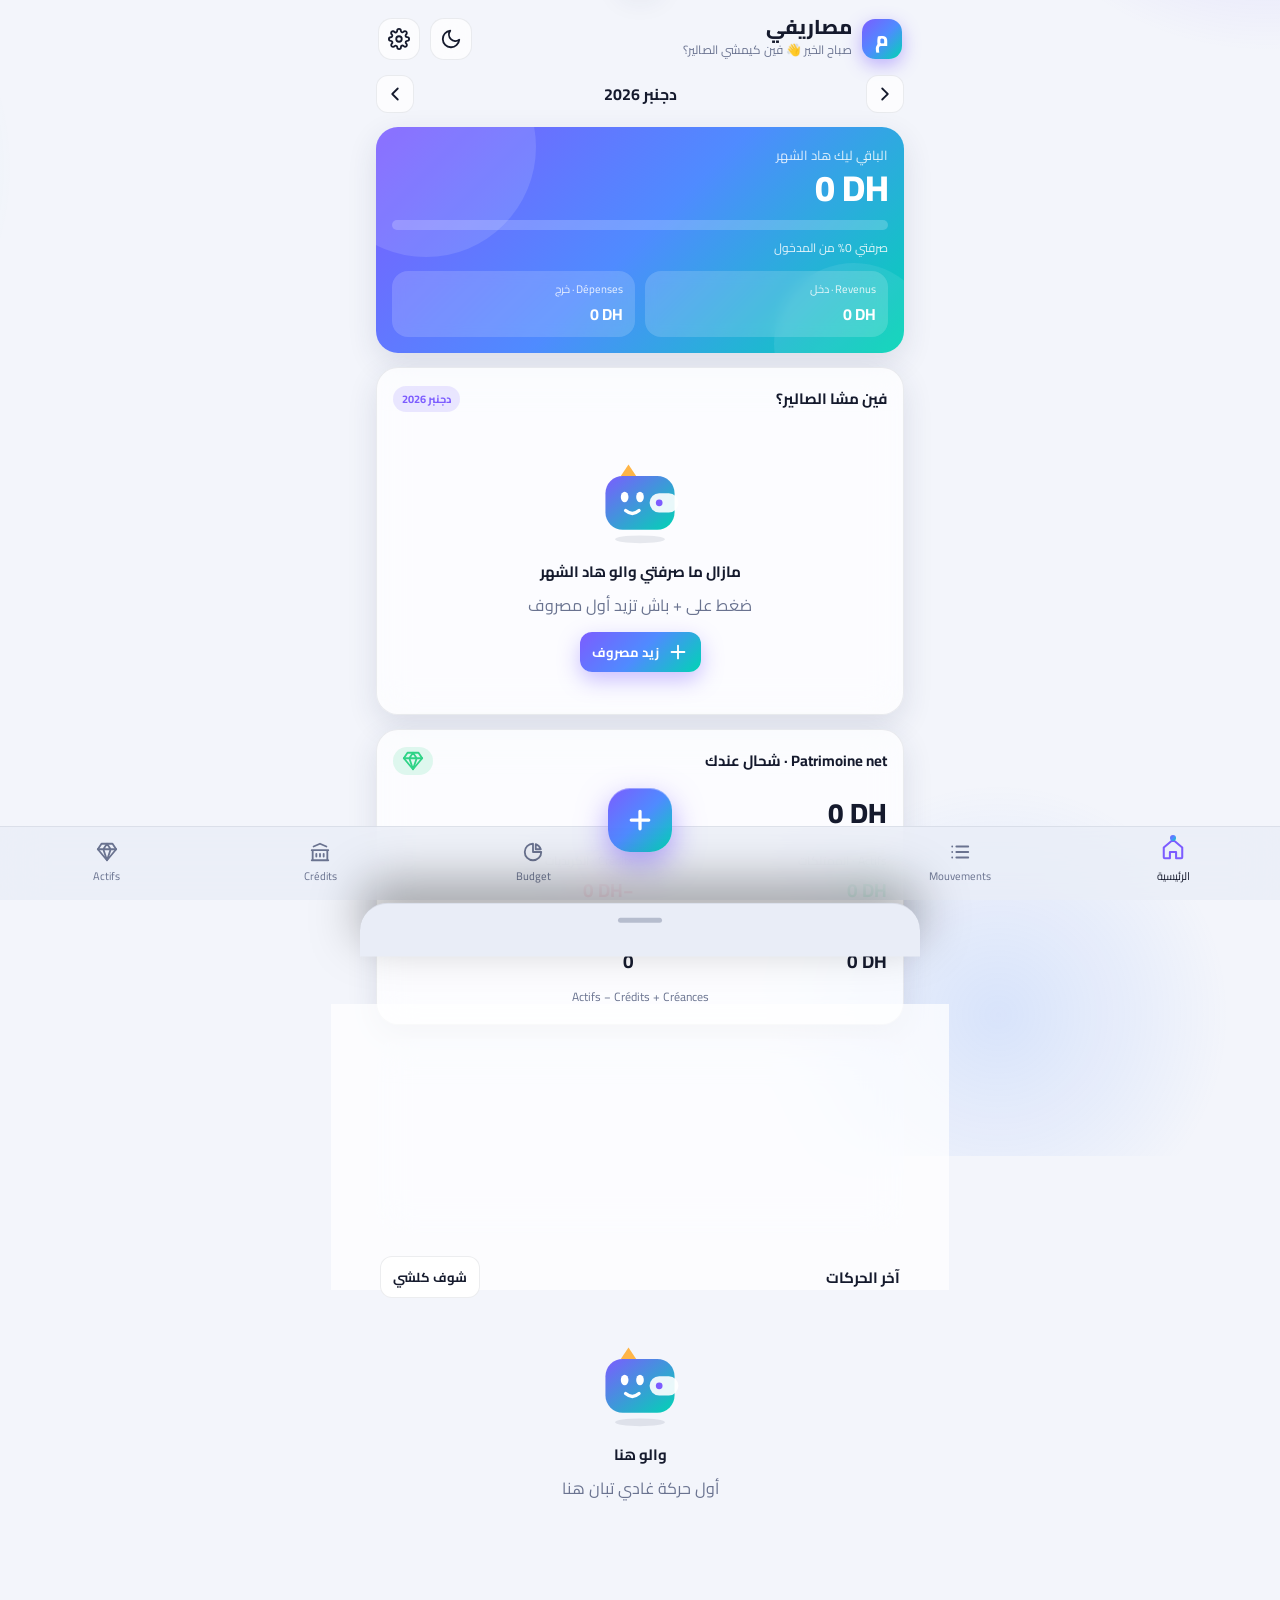
==== index.html @ b02aa495 "Msarifi PWA v1" ====
<!doctype html>
<html lang="ar" dir="rtl">
<head>
<meta charset="utf-8">
<meta name="viewport" content="width=device-width,initial-scale=1,viewport-fit=cover">
<title>مصاريفي · Msarifi</title>
<meta name="description" content="مصاريفي: تسيير الفلوس ديالك بالدارجة. Dépenses, budget, crédits, créances, actifs, location.">
<meta name="theme-color" content="#0b0f1a" id="themeColor">
<meta name="apple-mobile-web-app-capable" content="yes">
<meta name="mobile-web-app-capable" content="yes">
<meta name="apple-mobile-web-app-status-bar-style" content="black-translucent">
<meta name="apple-mobile-web-app-title" content="مصاريفي">
<link rel="manifest" href="manifest.json">
<link rel="icon" href="icons/icon-192.png">
<link rel="apple-touch-icon" href="icons/apple-touch-icon.png">
<link rel="preload" href="fonts/cairo-arabic.woff2" as="font" type="font/woff2" crossorigin>
<link rel="stylesheet" href="styles.css">
<script>try{var t=localStorage.getItem('msarifi.theme');if(t)document.documentElement.dataset.theme=t;else if(matchMedia('(prefers-color-scheme: light)').matches)document.documentElement.dataset.theme='light'}catch(e){}</script>
</head>
<body>
<div id="app">
  <header class="top">
    <div class="brand"><div class="logo">م</div><div><h1>مصاريفي</h1><small id="hello">فين كيمشي الصالير؟</small></div></div>
    <div class="row">
      <button class="icon-btn press" id="themeBtn" aria-label="Thème"></button>
      <button class="icon-btn press" id="settingsBtn" aria-label="Paramètres"></button>
    </div>
  </header>
  <main>
    <section class="view" id="v-home"></section>
    <section class="view" id="v-tx"></section>
    <section class="view" id="v-budget"></section>
    <section class="view" id="v-debts"></section>
    <section class="view" id="v-wealth"></section>
  </main>
</div>
<button class="fab" id="fab" aria-label="زيد مصروف"></button>
<nav class="tabs" id="tabs"></nav>
<div class="backdrop" id="backdrop"></div>
<div class="sheet" id="sheet" role="dialog" aria-modal="true"><div class="grab"></div><div id="sheetBody"></div></div>
<div class="toast" id="toast"></div>
<canvas id="confetti"></canvas>
<input type="file" id="importFile" accept="application/json,.json" hidden>
<script src="app.js"></script>
</body>
</html>
---- styles.css ----
@font-face{font-family:Cairo;font-style:normal;font-weight:200 1000;font-display:swap;src:url(fonts/cairo-arabic.woff2) format('woff2');unicode-range:U+0600-06FF,U+0750-077F,U+0870-088E,U+0890-0891,U+0897-08E1,U+08E3-08FF,U+200C-200E,U+2010-2011,U+204F,U+2E41,U+FB50-FDFF,U+FE70-FE74,U+FE76-FEFC}
@font-face{font-family:Cairo;font-style:normal;font-weight:200 1000;font-display:swap;src:url(fonts/cairo-latin-ext.woff2) format('woff2');unicode-range:U+0100-02BA,U+02BD-02C5,U+02C7-02CC,U+02CE-02D7,U+02DD-02FF,U+0304,U+0308,U+0329,U+1D00-1DBF,U+1E00-1E9F,U+1EF2-1EFF,U+2020,U+20A0-20AB,U+20AD-20C0,U+2113,U+2C60-2C7F,U+A720-A7FF}
@font-face{font-family:Cairo;font-style:normal;font-weight:200 1000;font-display:swap;src:url(fonts/cairo-latin.woff2) format('woff2');unicode-range:U+0000-00FF,U+0131,U+0152-0153,U+02BB-02BC,U+02C6,U+02DA,U+02DC,U+0304,U+0308,U+0329,U+2000-206F,U+20AC,U+2122,U+2191,U+2193,U+2212,U+2215,U+FEFF,U+FFFD}

:root{
  --bg:#0b0f1a;--bg2:#121829;--card:rgba(255,255,255,.06);--card-solid:#161d31;--border:rgba(255,255,255,.09);
  --text:#eef1f8;--muted:#8d97b0;--primary:#7c5cff;--primary2:#00d4b4;--danger:#ff5c7a;--ok:#2fd387;--warn:#ffb547;
  --grad:linear-gradient(135deg,#7c5cff 0%,#4f8bff 50%,#00d4b4 100%);
  --shadow:0 10px 30px rgba(0,0,0,.35);--r:22px;--nav-h:74px;
  --ease:cubic-bezier(.22,1,.36,1);--spring:cubic-bezier(.34,1.56,.64,1);
  color-scheme:dark;
}
[data-theme="light"]{
  --bg:#f3f5fb;--bg2:#e9edf7;--card:rgba(255,255,255,.72);--card-solid:#fff;--border:rgba(20,30,60,.08);
  --text:#151a2d;--muted:#6a7390;--shadow:0 10px 30px rgba(40,50,90,.12);color-scheme:light;
}
*{box-sizing:border-box;-webkit-tap-highlight-color:transparent}
html,body{margin:0;height:100%}
body{font-family:Cairo,system-ui,sans-serif;background:var(--bg);color:var(--text);overscroll-behavior-y:none;-webkit-font-smoothing:antialiased;transition:background .4s,color .4s}
body::before{content:"";position:fixed;inset:-20vmax;z-index:-1;pointer-events:none;
  background:radial-gradient(40vmax 40vmax at 85% 0%,rgba(124,92,255,.28),transparent 60%),radial-gradient(35vmax 35vmax at 0% 30%,rgba(0,212,180,.18),transparent 60%),radial-gradient(30vmax 30vmax at 70% 90%,rgba(79,139,255,.16),transparent 60%);
  animation:blobs 18s ease-in-out infinite alternate}
@keyframes blobs{to{transform:translate3d(-3vmax,2vmax,0) rotate(8deg)}}
button,input,select,textarea{font:inherit;color:inherit}
.num{font-variant-numeric:tabular-nums;direction:ltr;unicode-bidi:isolate;display:inline-block}
svg.i{width:22px;height:22px;stroke:currentColor;fill:none;stroke-width:2;stroke-linecap:round;stroke-linejoin:round;flex:none}

/* layout */
#app{max-width:560px;margin:0 auto;min-height:100%;padding:calc(env(safe-area-inset-top) + 10px) 16px calc(var(--nav-h) + 90px + env(safe-area-inset-bottom))}
header.top{display:flex;align-items:center;justify-content:space-between;padding:6px 2px 14px}
.brand{display:flex;align-items:center;gap:10px}
.logo{width:40px;height:40px;border-radius:13px;background:var(--grad);display:grid;place-items:center;box-shadow:0 6px 18px rgba(124,92,255,.45);color:#fff;font-weight:800;font-size:20px}
.brand h1{font-size:20px;margin:0;font-weight:800;line-height:1.1}
.brand small{color:var(--muted);font-size:12px;display:block}
.icon-btn{width:42px;height:42px;border-radius:14px;border:1px solid var(--border);background:var(--card);display:grid;place-items:center;cursor:pointer;backdrop-filter:blur(14px);-webkit-backdrop-filter:blur(14px)}

.view{display:none}
.view.active{display:block;animation:viewIn .45s var(--ease) both}
.view.active.back{animation-name:viewInBack}
@keyframes viewIn{from{opacity:0;transform:translate3d(-24px,0,0)}to{opacity:1;transform:none}}
@keyframes viewInBack{from{opacity:0;transform:translate3d(24px,0,0)}to{opacity:1;transform:none}}

.card{background:var(--card);border:1px solid var(--border);border-radius:var(--r);padding:16px;margin-bottom:14px;box-shadow:var(--shadow);backdrop-filter:blur(18px) saturate(140%);-webkit-backdrop-filter:blur(18px) saturate(140%)}
.stagger>*{animation:rise .55s var(--ease) both;animation-delay:calc(var(--d,0) * 55ms)}
@keyframes rise{from{opacity:0;transform:translate3d(0,18px,0) scale(.98)}to{opacity:1;transform:none}}
.card h2,.sec-title{font-size:15px;margin:0 0 12px;font-weight:700;display:flex;align-items:center;gap:8px;justify-content:space-between}
.sec-title{margin:22px 4px 10px}
.muted{color:var(--muted)}
.row{display:flex;align-items:center;gap:10px}
.between{justify-content:space-between}
.grid2{display:grid;grid-template-columns:1fr 1fr;gap:12px}

.hero{background:var(--grad);color:#fff;border:none;position:relative;overflow:hidden}
.hero::after{content:"";position:absolute;width:220px;height:220px;border-radius:50%;background:rgba(255,255,255,.12);top:-90px;left:-60px}
.hero::before{content:"";position:absolute;width:160px;height:160px;border-radius:50%;background:rgba(255,255,255,.08);bottom:-70px;right:-30px}
.hero .lbl{opacity:.85;font-size:13px}
.hero .big{font-size:36px;font-weight:800;letter-spacing:-.5px;line-height:1.2}
.hero .sub{display:flex;gap:10px;margin-top:12px;position:relative;z-index:1}
.pill{flex:1;background:rgba(255,255,255,.16);border-radius:16px;padding:8px 12px;backdrop-filter:blur(6px)}
.pill small{display:block;opacity:.85;font-size:11px}
.pill b{font-size:16px}
.stat small{color:var(--muted);font-size:12px;display:block}
.stat b{font-size:19px}
.pos{color:var(--ok)}.neg{color:var(--danger)}

.month-nav{display:flex;align-items:center;justify-content:space-between;margin:0 0 14px}
.month-nav b{font-size:16px}
.chip-btn{border:1px solid var(--border);background:var(--card);border-radius:12px;width:38px;height:38px;display:grid;place-items:center;cursor:pointer}

/* buttons + ripple */
.btn{position:relative;overflow:hidden;border:none;border-radius:16px;padding:13px 18px;font-weight:700;cursor:pointer;background:var(--card-solid);border:1px solid var(--border);transition:transform .18s var(--spring),box-shadow .2s;display:inline-flex;align-items:center;justify-content:center;gap:8px}
.btn.primary{background:var(--grad);color:#fff;border:none;box-shadow:0 8px 22px rgba(124,92,255,.4)}
.btn.danger{background:rgba(255,92,122,.14);color:var(--danger);border-color:rgba(255,92,122,.25)}
.btn.block{width:100%}
.btn.sm{padding:8px 12px;border-radius:12px;font-size:13px}
.press{transition:transform .18s var(--spring)}
.press:active,.btn:active,.icon-btn:active,.chip-btn:active{transform:scale(.94)}
.ripple{position:absolute;border-radius:50%;transform:scale(0);background:currentColor;opacity:.25;pointer-events:none;animation:ripple .6s ease-out forwards}
@keyframes ripple{to{transform:scale(4);opacity:0}}
.bounce{animation:bounce .5s var(--spring)}
@keyframes bounce{0%{transform:scale(1)}40%{transform:scale(.85)}70%{transform:scale(1.08)}100%{transform:scale(1)}}

/* FAB */
.fab{position:fixed;z-index:30;left:50%;bottom:calc(var(--nav-h) - 26px + env(safe-area-inset-bottom));transform:translateX(-50%);width:64px;height:64px;border-radius:22px;border:none;background:var(--grad);color:#fff;box-shadow:0 12px 30px rgba(124,92,255,.55),inset 0 1px 0 rgba(255,255,255,.35);cursor:pointer;display:grid;place-items:center;transition:transform .25s var(--spring)}
.fab svg.i{width:30px;height:30px;stroke-width:2.6;transition:transform .35s var(--spring)}
.fab:active{transform:translateX(-50%) scale(.9)}
.fab.open svg.i{transform:rotate(135deg)}
.fab::after{content:"";position:absolute;inset:0;border-radius:inherit;box-shadow:0 0 0 0 rgba(124,92,255,.6);animation:pulse 2.6s infinite}
@keyframes pulse{70%{box-shadow:0 0 0 16px rgba(124,92,255,0)}100%{box-shadow:0 0 0 0 rgba(124,92,255,0)}}

/* bottom nav */
nav.tabs{position:fixed;z-index:20;bottom:0;left:0;right:0;height:calc(var(--nav-h) + env(safe-area-inset-bottom));padding-bottom:env(safe-area-inset-bottom);display:flex;justify-content:space-around;align-items:center;background:color-mix(in srgb,var(--bg2) 78%,transparent);backdrop-filter:blur(22px) saturate(160%);-webkit-backdrop-filter:blur(22px) saturate(160%);border-top:1px solid var(--border)}
nav.tabs button{flex:1;background:none;border:none;display:flex;flex-direction:column;align-items:center;gap:3px;font-size:11px;color:var(--muted);cursor:pointer;padding:8px 0;position:relative;transition:color .25s}
nav.tabs button.gap{pointer-events:none;visibility:hidden}
nav.tabs button svg.i{transition:transform .35s var(--spring)}
nav.tabs button.on{color:var(--text)}
nav.tabs button.on svg.i{transform:translateY(-3px) scale(1.12);color:var(--primary)}
nav.tabs button.on::after{content:"";position:absolute;top:2px;width:6px;height:6px;border-radius:50%;background:var(--grad);animation:pop .4s var(--spring)}
@keyframes pop{from{transform:scale(0)}to{transform:scale(1)}}

/* lists */
.list{display:flex;flex-direction:column;gap:8px}
.item-wrap{position:relative;border-radius:18px;overflow:hidden}
.item-wrap .del-bg{position:absolute;inset:0;background:linear-gradient(90deg,var(--danger),#ff8a5c);display:flex;align-items:center;justify-content:flex-end;padding:0 22px;color:#fff;border-radius:18px}
.item{position:relative;display:flex;align-items:center;gap:12px;padding:12px;background:var(--card-solid);border:1px solid var(--border);border-radius:18px;touch-action:pan-y;will-change:transform;transition:transform .35s var(--ease)}
.item.dragging{transition:none}
.item.removing{transform:translateX(-110%)!important;opacity:0;transition:transform .3s,opacity .3s}
.ic{width:42px;height:42px;border-radius:14px;display:grid;place-items:center;flex:none;color:#fff}
.item .meta{flex:1;min-width:0}
.item .meta b{display:block;font-size:14px;white-space:nowrap;overflow:hidden;text-overflow:ellipsis}
.item .meta small{color:var(--muted);font-size:12px}
.item .amt{font-weight:800;font-size:15px;text-align:left}
.day-h{font-size:12px;color:var(--muted);margin:12px 6px 2px;display:flex;justify-content:space-between}

/* progress */
.bar{height:10px;border-radius:99px;background:color-mix(in srgb,var(--muted) 20%,transparent);overflow:hidden}
.bar>i{display:block;height:100%;width:0;border-radius:inherit;background:var(--grad);transition:width 1.1s var(--ease)}
.bar.over>i{background:linear-gradient(90deg,#ff5c7a,#ffb547)}
.bar.warn>i{background:linear-gradient(90deg,#ffb547,#ffd36b)}
.budget-row{padding:12px 0;border-bottom:1px dashed var(--border)}
.budget-row:last-child{border:none}
.badge{font-size:11px;padding:3px 9px;border-radius:99px;font-weight:700}
.badge.over{background:rgba(255,92,122,.15);color:var(--danger);animation:shake .6s .3s}
.badge.ok{background:rgba(47,211,135,.14);color:var(--ok)}
.badge.warn{background:rgba(255,181,71,.15);color:var(--warn)}
@keyframes shake{20%,60%{transform:translateX(-3px)}40%,80%{transform:translateX(3px)}}
.alert{display:flex;gap:10px;align-items:center;background:rgba(255,92,122,.12);border:1px solid rgba(255,92,122,.3);color:var(--danger);padding:12px 14px;border-radius:16px;margin-bottom:14px;font-size:13px;font-weight:600;animation:rise .5s var(--ease) both}

/* charts */
.donut-wrap{display:flex;align-items:center;gap:16px}
.donut{width:150px;height:150px;flex:none;position:relative}
.donut svg{width:100%;height:100%;transform:rotate(-90deg)}
.donut circle{fill:none;stroke-width:16;stroke-linecap:round;transition:stroke-dasharray 1.2s var(--ease),stroke-width .2s}
.donut .center{position:absolute;inset:0;display:grid;place-items:center;text-align:center}
.donut .center small{display:block;color:var(--muted);font-size:11px}
.donut .center b{font-size:17px}
.legend{flex:1;display:flex;flex-direction:column;gap:7px;font-size:13px;min-width:0}
.legend div{display:flex;align-items:center;gap:7px}
.legend i{width:10px;height:10px;border-radius:4px;flex:none}
.legend span{flex:1;white-space:nowrap;overflow:hidden;text-overflow:ellipsis}
.hbars{display:flex;flex-direction:column;gap:10px;margin-top:14px}
.hbar{display:grid;grid-template-columns:86px 1fr 70px;gap:8px;align-items:center;font-size:12px}
.hbar .t{height:12px;border-radius:99px;background:color-mix(in srgb,var(--muted) 15%,transparent);overflow:hidden}
.hbar .t i{display:block;height:100%;width:0;border-radius:inherit;transition:width 1.1s var(--ease)}
.cols{display:flex;align-items:flex-end;gap:10px;height:120px;padding-top:8px}
.cols .c{flex:1;display:flex;flex-direction:column;align-items:center;gap:6px;height:100%;justify-content:flex-end;font-size:11px;color:var(--muted)}
.cols .c .pair{display:flex;gap:3px;align-items:flex-end;height:100%;width:100%;justify-content:center}
.cols .c i{width:40%;max-width:14px;border-radius:6px 6px 3px 3px;height:0;transition:height 1s var(--ease)}

/* segmented */
.seg{display:flex;background:var(--card);border:1px solid var(--border);border-radius:16px;padding:4px;margin-bottom:14px;position:relative}
.seg button{flex:1;border:none;background:none;padding:9px;border-radius:12px;font-weight:700;color:var(--muted);cursor:pointer;position:relative;z-index:1;transition:color .3s}
.seg button.on{color:#fff}
.seg .thumb{position:absolute;top:4px;bottom:4px;border-radius:12px;background:var(--grad);transition:all .4s var(--spring);z-index:0}

/* sheet */
.backdrop{position:fixed;inset:0;background:rgba(5,8,18,.55);backdrop-filter:blur(4px);z-index:40;opacity:0;pointer-events:none;transition:opacity .3s}
.backdrop.show{opacity:1;pointer-events:auto}
.sheet{position:fixed;z-index:50;left:0;right:0;bottom:0;max-width:560px;margin:0 auto;max-height:92vh;overflow:auto;background:var(--bg2);border-radius:28px 28px 0 0;padding:10px 18px calc(22px + env(safe-area-inset-bottom));transform:translate3d(0,105%,0);transition:transform .45s var(--ease);box-shadow:0 -20px 50px rgba(0,0,0,.35);border-top:1px solid var(--border)}
.sheet.show{transform:none}
.sheet.dragging{transition:none}
.grab{width:44px;height:5px;border-radius:9px;background:var(--muted);opacity:.4;margin:4px auto 12px}
.sheet h3{margin:0 0 14px;font-size:18px;display:flex;justify-content:space-between;align-items:center}
.field{margin-bottom:12px}
.field label{display:block;font-size:12px;color:var(--muted);margin:0 4px 6px}
.input{width:100%;padding:13px 14px;border-radius:14px;border:1px solid var(--border);background:var(--card);outline:none;transition:border-color .2s,box-shadow .2s;font-size:16px}
.input:focus{border-color:var(--primary);box-shadow:0 0 0 4px rgba(124,92,255,.18)}
.amount-in{font-size:42px;font-weight:800;text-align:center;border:none;background:none;padding:6px 0;direction:ltr}
.amount-in:focus{box-shadow:none}
.amount-box{text-align:center;padding:4px 0 10px}
.amount-box .cur{color:var(--muted);font-weight:700}
.type-toggle{display:flex;gap:8px;margin-bottom:10px}
.type-toggle button{flex:1;padding:10px;border-radius:14px;border:1px solid var(--border);background:var(--card);font-weight:700;cursor:pointer;transition:all .3s var(--ease);display:flex;gap:6px;justify-content:center;align-items:center}
.type-toggle button.on.exp{background:rgba(255,92,122,.16);border-color:var(--danger);color:var(--danger)}
.type-toggle button.on.inc{background:rgba(47,211,135,.16);border-color:var(--ok);color:var(--ok)}
.cats{display:grid;grid-template-columns:repeat(4,1fr);gap:8px;margin-bottom:12px}
.cat{display:flex;flex-direction:column;align-items:center;gap:5px;padding:9px 4px;border-radius:16px;border:1.5px solid transparent;background:var(--card);cursor:pointer;font-size:11px;font-weight:600;transition:transform .2s var(--spring),border-color .2s,background .2s;text-align:center;line-height:1.2}
.cat .ic{width:38px;height:38px;border-radius:13px}
.cat.on{border-color:var(--primary);background:rgba(124,92,255,.12);transform:translateY(-2px)}
.cat.on .ic{animation:bounce .5s var(--spring)}
.colors{display:flex;gap:8px;flex-wrap:wrap}
.colors button{width:32px;height:32px;border-radius:50%;border:3px solid transparent;cursor:pointer}
.colors button.on{border-color:var(--text)}
.iconpick{display:flex;gap:6px;flex-wrap:wrap}
.iconpick button{width:40px;height:40px;border-radius:12px;border:1.5px solid var(--border);background:var(--card);display:grid;place-items:center;cursor:pointer}
.iconpick button.on{border-color:var(--primary);color:var(--primary)}

/* success overlay */
.success{position:fixed;inset:0;z-index:70;display:grid;place-items:center;pointer-events:none}
.success .disc{width:110px;height:110px;border-radius:50%;background:var(--grad);display:grid;place-items:center;box-shadow:0 20px 50px rgba(124,92,255,.5);animation:disc .9s var(--spring) both}
.success svg{width:60px;height:60px;stroke:#fff;stroke-width:5;fill:none;stroke-linecap:round;stroke-linejoin:round}
.success path{stroke-dasharray:60;stroke-dashoffset:60;animation:draw .45s .25s ease-out forwards}
@keyframes disc{0%{transform:scale(0) rotate(-30deg);opacity:0}60%{transform:scale(1.1);opacity:1}100%{transform:scale(1)}}
@keyframes draw{to{stroke-dashoffset:0}}
.success.out .disc{animation:discOut .35s ease-in forwards}
@keyframes discOut{to{transform:scale(.4);opacity:0}}
#confetti{position:fixed;inset:0;z-index:69;pointer-events:none;width:100%;height:100%}

.toast{position:fixed;z-index:80;left:50%;top:calc(env(safe-area-inset-top) + 14px);transform:translate(-50%,-220%);background:var(--card-solid);border:1px solid var(--border);padding:11px 18px;border-radius:16px;box-shadow:var(--shadow);font-weight:700;font-size:14px;transition:transform .45s var(--spring);display:flex;gap:8px;align-items:center;max-width:90vw}
.toast.show{transform:translate(-50%,0)}

/* empty state */
.empty{text-align:center;padding:26px 10px;color:var(--muted)}
.empty .blob{width:96px;height:96px;margin:0 auto 10px;position:relative;animation:float 3.2s ease-in-out infinite}
.empty .blob svg{width:100%;height:100%}
.empty b{display:block;color:var(--text);font-size:15px;margin-bottom:4px}
@keyframes float{50%{transform:translateY(-10px) rotate(-4deg)}}
.eye{animation:blink 4s infinite;transform-origin:center;transform-box:fill-box}
@keyframes blink{0%,92%,100%{transform:scaleY(1)}95%{transform:scaleY(.1)}}

.kv{display:flex;justify-content:space-between;font-size:13px;padding:5px 0}
.kv span{color:var(--muted)}
.tag{display:inline-flex;align-items:center;gap:4px;font-size:11px;padding:3px 9px;border-radius:99px;background:rgba(124,92,255,.14);color:var(--primary);font-weight:700}
.tag.green{background:rgba(47,211,135,.14);color:var(--ok)}
.paid{opacity:.55}
.paid .meta b{text-decoration:line-through}
.check{width:34px;height:34px;border-radius:11px;border:2px solid var(--border);background:none;display:grid;place-items:center;cursor:pointer;color:var(--ok);transition:all .3s var(--spring)}
.check.on{background:var(--ok);border-color:var(--ok);color:#fff;transform:rotate(-8deg)}
.hint{font-size:12px;color:var(--muted);text-align:center;margin:6px 0 0}

@media (prefers-reduced-motion:reduce){
  *,*::before,*::after{animation-duration:.001ms!important;animation-iteration-count:1!important;transition-duration:.001ms!important}
  body::before{animation:none}
}
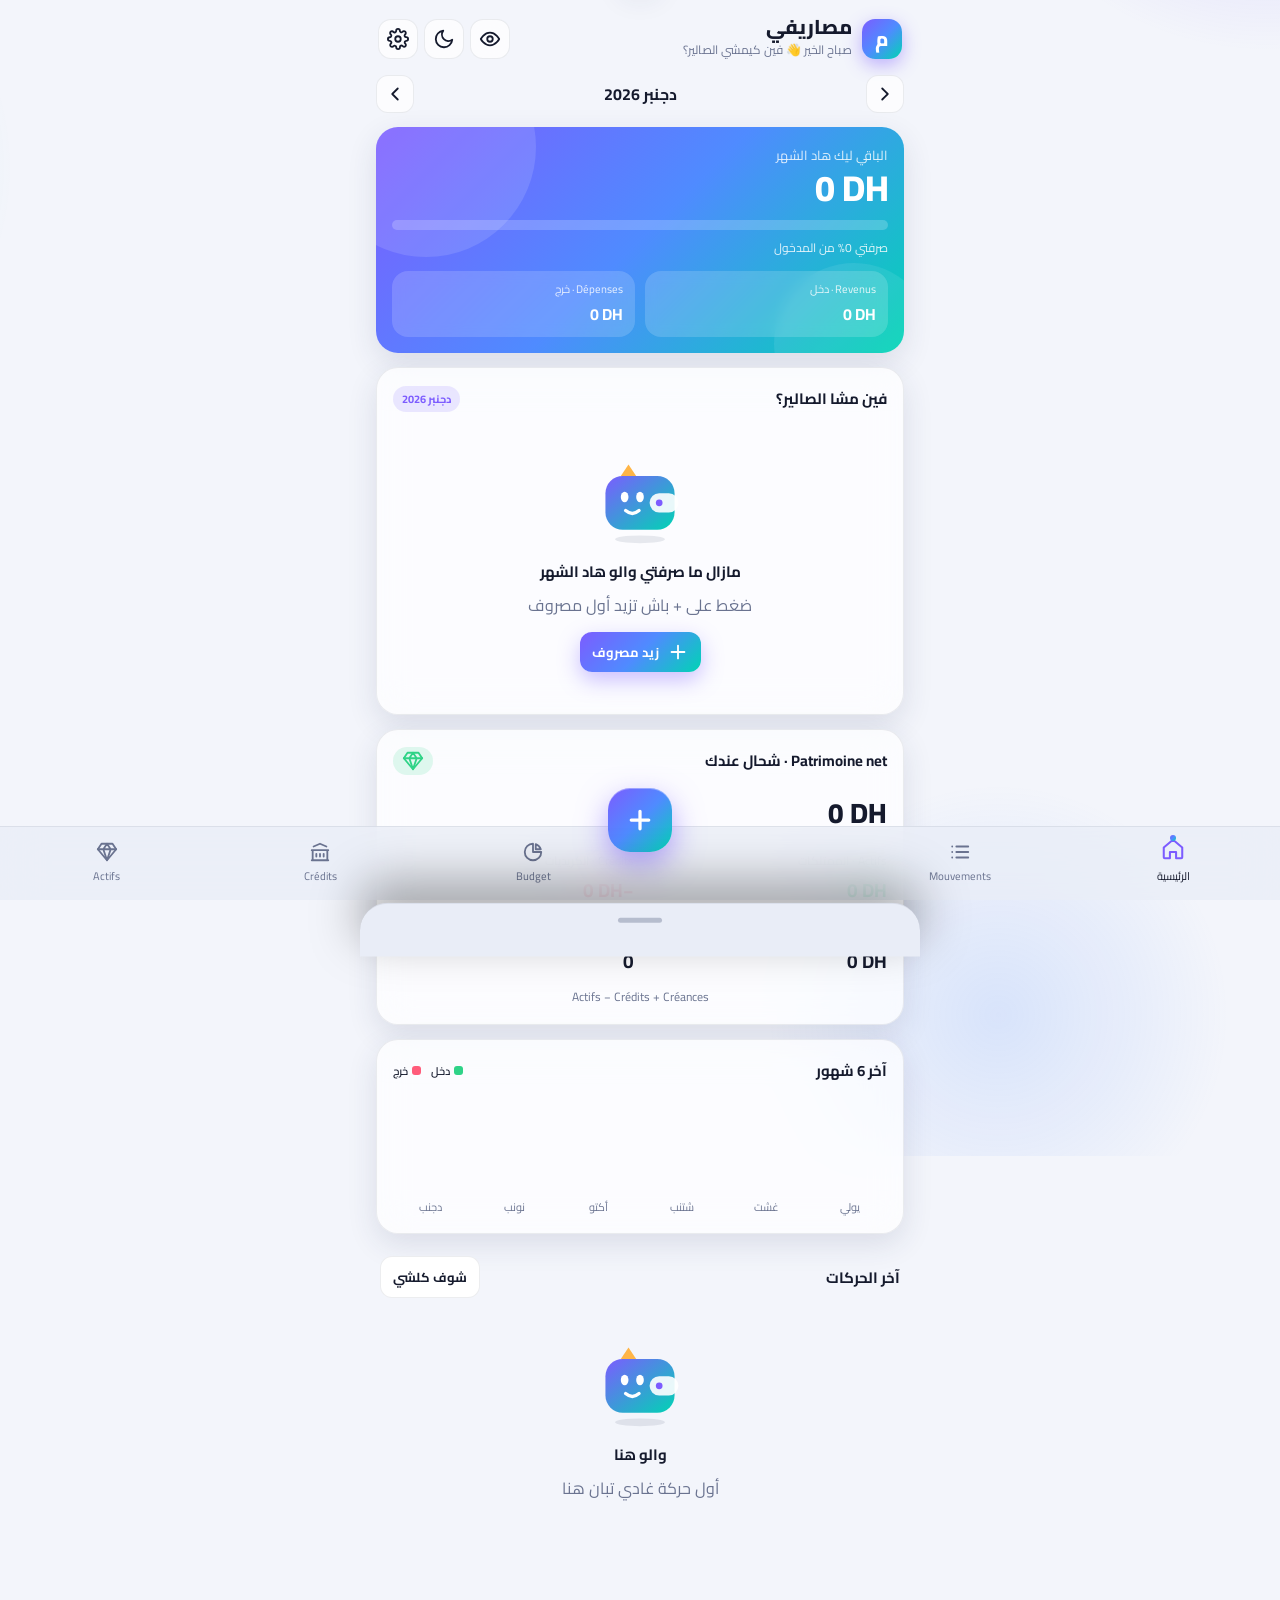
==== commit ab75851e: "Privacy eye toggle to hide amounts; SW cache v2" ====
--- a/index.html
+++ b/index.html
@@ -15,13 +15,14 @@
 <link rel="apple-touch-icon" href="icons/apple-touch-icon.png">
 <link rel="preload" href="fonts/cairo-arabic.woff2" as="font" type="font/woff2" crossorigin>
 <link rel="stylesheet" href="styles.css">
-<script>try{var t=localStorage.getItem('msarifi.theme');if(t)document.documentElement.dataset.theme=t;else if(matchMedia('(prefers-color-scheme: light)').matches)document.documentElement.dataset.theme='light'}catch(e){}</script>
+<script>try{var t=localStorage.getItem('msarifi.theme');if(localStorage.getItem('msarifi.priv')==='1')document.documentElement.dataset.priv='1';if(t)document.documentElement.dataset.theme=t;else if(matchMedia('(prefers-color-scheme: light)').matches)document.documentElement.dataset.theme='light'}catch(e){}</script>
 </head>
 <body>
 <div id="app">
   <header class="top">
     <div class="brand"><div class="logo">م</div><div><h1>مصاريفي</h1><small id="hello">فين كيمشي الصالير؟</small></div></div>
     <div class="row">
+      <button class="icon-btn press" id="privBtn" aria-label="خبي الأرقام" aria-pressed="false"></button>
       <button class="icon-btn press" id="themeBtn" aria-label="Thème"></button>
       <button class="icon-btn press" id="settingsBtn" aria-label="Paramètres"></button>
     </div>
--- a/styles.css
+++ b/styles.css
@@ -218,7 +218,23 @@
 .check.on{background:var(--ok);border-color:var(--ok);color:#fff;transform:rotate(-8deg)}
 .hint{font-size:12px;color:var(--muted);text-align:center;margin:6px 0 0}
 
+/* privacy mode */
+.num{transition:filter .45s var(--ease),opacity .45s var(--ease)}
+[data-priv="1"] .num{filter:blur(7px);opacity:.75;user-select:none}
+[data-priv="1"] .hero .num{filter:blur(9px)}
+.eye-ic .eyeball{transform-origin:12px 12px;transform-box:view-box;transition:transform .35s var(--spring)}
+.eye-ic .pupil{transform-origin:12px 12px;transform-box:view-box;transition:transform .3s var(--ease)}
+.eye-ic .slash{stroke-dasharray:26;stroke-dashoffset:26;transition:stroke-dashoffset .35s .12s var(--ease)}
+[data-priv="1"] .eye-ic .eyeball{transform:scaleY(.12)}
+[data-priv="1"] .eye-ic .pupil{transform:scale(0)}
+[data-priv="1"] .eye-ic .slash{stroke-dashoffset:0}
+[data-priv="1"] #privBtn{color:var(--primary);border-color:rgba(124,92,255,.45)}
 @media (prefers-reduced-motion:reduce){
   *,*::before,*::after{animation-duration:.001ms!important;animation-iteration-count:1!important;transition-duration:.001ms!important}
   body::before{animation:none}
 }
+header.top .row{gap:6px}
+header.top .icon-btn{width:40px;height:40px;border-radius:13px}
+.brand{min-width:0;flex:1}
+.brand>div:last-child{min-width:0}
+.brand small{white-space:nowrap;overflow:hidden;text-overflow:ellipsis}
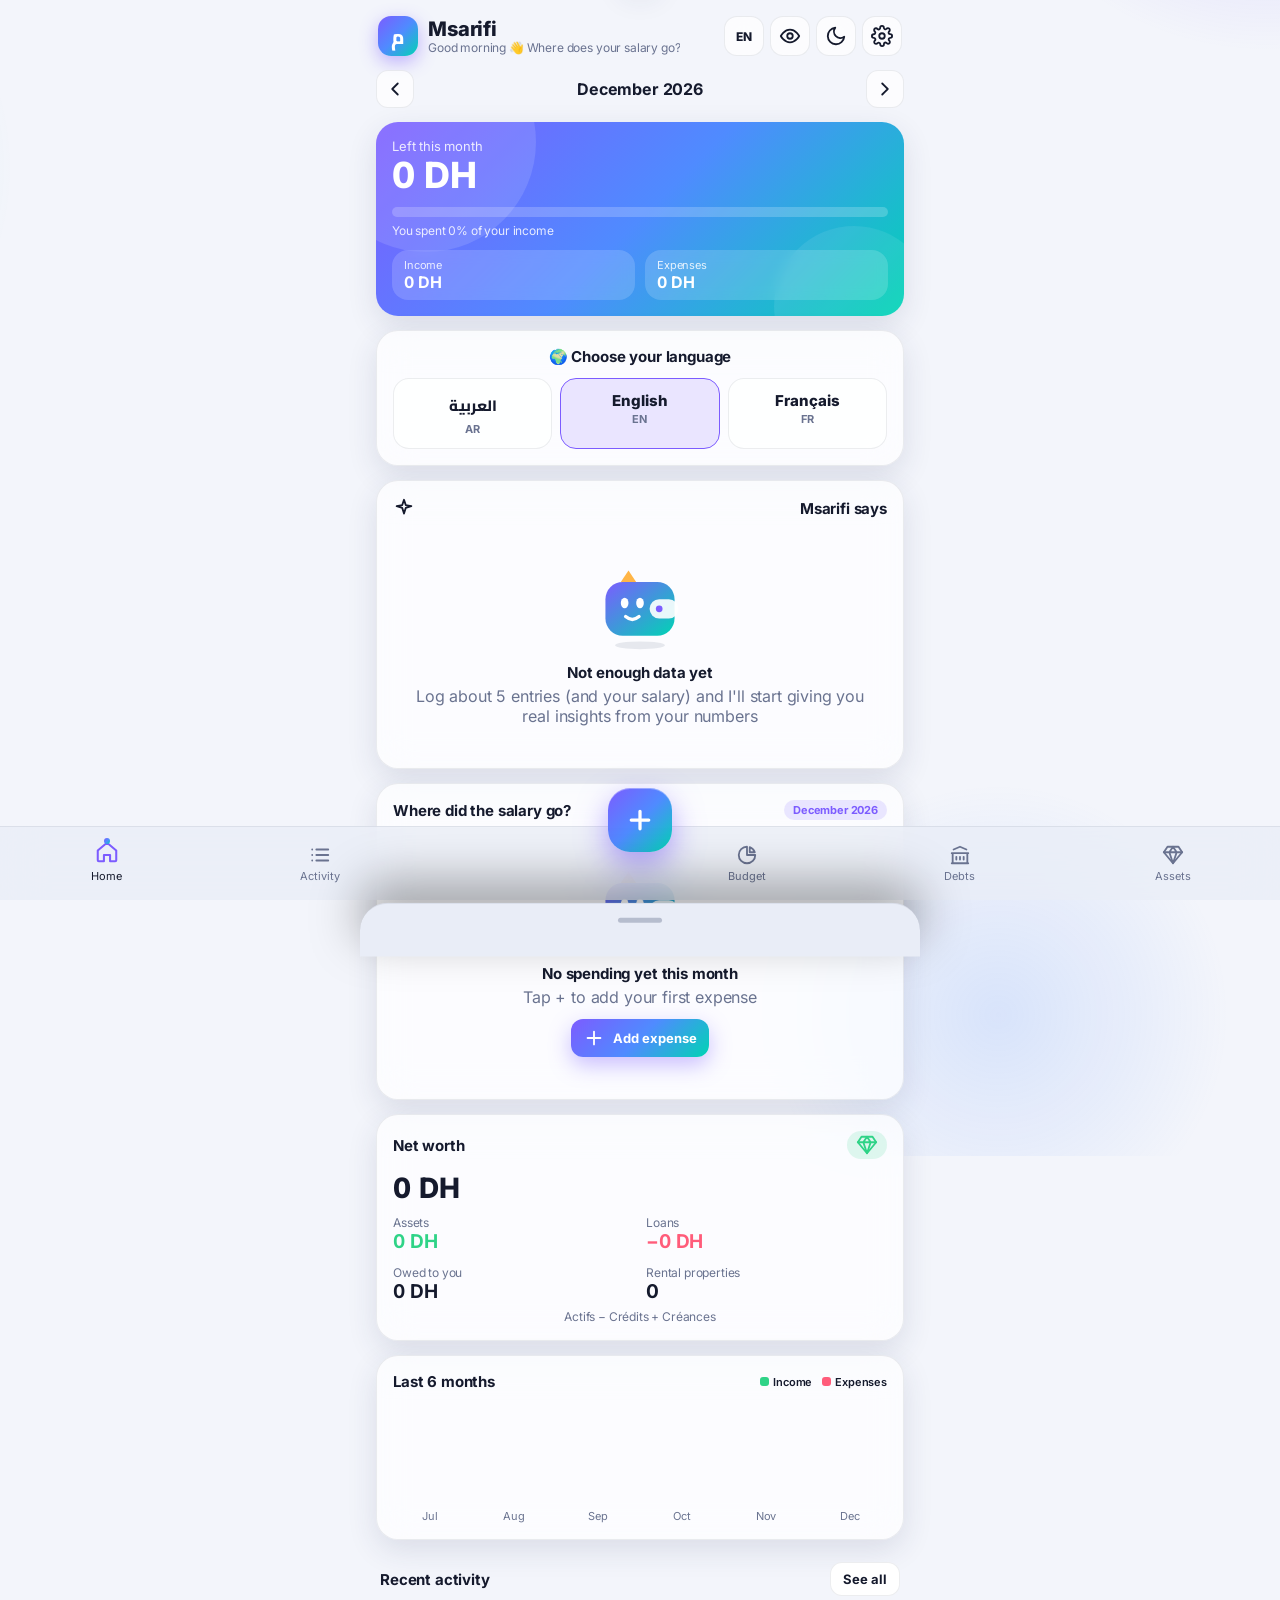
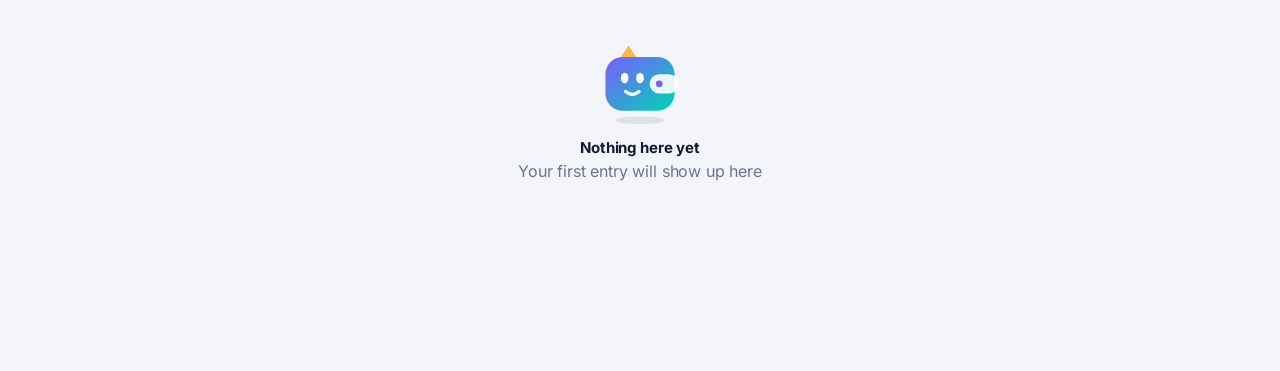
==== commit 0e70e235: "v4: Arabic/English/French with RTL/LTR, language picker, remove demo data" ====
--- a/index.html
+++ b/index.html
@@ -15,13 +15,14 @@
 <link rel="apple-touch-icon" href="icons/apple-touch-icon.png">
 <link rel="preload" href="fonts/cairo-arabic.woff2" as="font" type="font/woff2" crossorigin>
 <link rel="stylesheet" href="styles.css">
-<script>try{var t=localStorage.getItem('msarifi.theme');if(localStorage.getItem('msarifi.priv')==='1')document.documentElement.dataset.priv='1';if(t)document.documentElement.dataset.theme=t;else if(matchMedia('(prefers-color-scheme: light)').matches)document.documentElement.dataset.theme='light'}catch(e){}</script>
+<script>try{var t=localStorage.getItem('msarifi.theme');if(localStorage.getItem('msarifi.priv')==='1')document.documentElement.dataset.priv='1';if(t)document.documentElement.dataset.theme=t;else if(matchMedia('(prefers-color-scheme: light)').matches)document.documentElement.dataset.theme='light'}catch(e){}try{var L=localStorage.getItem('msarifi.lang');if(['ar','en','fr'].indexOf(L)<0){L='ar';var n=navigator.languages||[navigator.language||''];for(var i=0;i<n.length;i++){var c=String(n[i]).slice(0,2).toLowerCase();if(c==='ar'||c==='en'||c==='fr'){L=c;break}}}document.documentElement.lang=L;document.documentElement.dir=L==='ar'?'rtl':'ltr'}catch(e){}</script>
 </head>
 <body>
 <div id="app">
   <header class="top">
     <div class="brand"><div class="logo">م</div><div><h1>مصاريفي</h1><small id="hello">فين كيمشي الصالير؟</small></div></div>
     <div class="row">
+      <button class="icon-btn press lang-btn" id="langBtn" aria-label="Language">AR</button>
       <button class="icon-btn press" id="privBtn" aria-label="خبي الأرقام" aria-pressed="false"></button>
       <button class="icon-btn press" id="themeBtn" aria-label="Thème"></button>
       <button class="icon-btn press" id="settingsBtn" aria-label="Paramètres"></button>
@@ -42,6 +43,7 @@
 <div class="toast" id="toast"></div>
 <canvas id="confetti"></canvas>
 <input type="file" id="importFile" accept="application/json,.json" hidden>
+<script src="i18n.js"></script>
 <script src="app.js"></script>
 </body>
 </html>
--- a/styles.css
+++ b/styles.css
@@ -16,6 +16,7 @@
 }
 *{box-sizing:border-box;-webkit-tap-highlight-color:transparent}
 html,body{margin:0;height:100%}
+@font-face{font-family:Inter;font-style:normal;font-weight:100 900;font-display:swap;src:url(fonts/inter-latin.woff2) format('woff2');unicode-range:U+0000-00FF,U+0131,U+0152-0153,U+02BB-02BC,U+02C6,U+02DA,U+02DC,U+0304,U+0308,U+0329,U+2000-206F,U+20AC,U+2122,U+2191,U+2193,U+2212,U+2215,U+FEFF,U+FFFD}
 body{font-family:Cairo,system-ui,sans-serif;background:var(--bg);color:var(--text);overscroll-behavior-y:none;-webkit-font-smoothing:antialiased;transition:background .4s,color .4s}
 body::before{content:"";position:fixed;inset:-20vmax;z-index:-1;pointer-events:none;
   background:radial-gradient(40vmax 40vmax at 85% 0%,rgba(124,92,255,.28),transparent 60%),radial-gradient(35vmax 35vmax at 0% 30%,rgba(0,212,180,.18),transparent 60%),radial-gradient(30vmax 30vmax at 70% 90%,rgba(79,139,255,.16),transparent 60%);
@@ -39,6 +40,9 @@
 .view.active.back{animation-name:viewInBack}
 @keyframes viewIn{from{opacity:0;transform:translate3d(-24px,0,0)}to{opacity:1;transform:none}}
 @keyframes viewInBack{from{opacity:0;transform:translate3d(24px,0,0)}to{opacity:1;transform:none}}
+[dir="ltr"] .view.active{animation-name:viewInL}[dir="ltr"] .view.active.back{animation-name:viewInBackL}
+@keyframes viewInL{from{opacity:0;transform:translate3d(24px,0,0)}to{opacity:1;transform:none}}
+@keyframes viewInBackL{from{opacity:0;transform:translate3d(-24px,0,0)}to{opacity:1;transform:none}}
 
 .card{background:var(--card);border:1px solid var(--border);border-radius:var(--r);padding:16px;margin-bottom:14px;box-shadow:var(--shadow);backdrop-filter:blur(18px) saturate(140%);-webkit-backdrop-filter:blur(18px) saturate(140%)}
 .stagger>*{animation:rise .55s var(--ease) both;animation-delay:calc(var(--d,0) * 55ms)}
@@ -109,7 +113,7 @@
 .item .meta{flex:1;min-width:0}
 .item .meta b{display:block;font-size:14px;white-space:nowrap;overflow:hidden;text-overflow:ellipsis}
 .item .meta small{color:var(--muted);font-size:12px}
-.item .amt{font-weight:800;font-size:15px;text-align:left}
+.item .amt{font-weight:800;font-size:15px;text-align:end}
 .day-h{font-size:12px;color:var(--muted);margin:12px 6px 2px;display:flex;justify-content:space-between}
 
 /* progress */
@@ -238,3 +242,64 @@
 .brand{min-width:0;flex:1}
 .brand>div:last-child{min-width:0}
 .brand small{white-space:nowrap;overflow:hidden;text-overflow:ellipsis}
+/* v2: search, chips, insights, goals, lock */
+svg.i.mini{width:13px;height:13px;vertical-align:-2px;display:inline-block}
+.searchbar{position:relative;margin-bottom:10px}
+.searchbar svg.i{position:absolute;top:50%;inset-inline-start:14px;transform:translateY(-50%);color:var(--muted);width:18px;height:18px}
+.searchbar .input{padding-inline-start:42px}
+.chips{display:flex;gap:7px;overflow-x:auto;padding:2px 2px 10px;scrollbar-width:none;-webkit-overflow-scrolling:touch}
+.chips::-webkit-scrollbar{display:none}
+.chip{flex:none;display:inline-flex;align-items:center;gap:6px;padding:7px 12px;border-radius:99px;border:1px solid var(--border);background:var(--card);font-size:12px;font-weight:700;cursor:pointer;white-space:nowrap;transition:transform .2s var(--spring),background .25s,border-color .25s}
+.chip i{width:8px;height:8px;border-radius:50%}
+.chip.on{background:rgba(124,92,255,.16);border-color:var(--primary);color:var(--text)}
+.chip:active{transform:scale(.94)}
+.presets{margin:-2px 0 2px}
+.presets:empty{display:none}
+.switch-row{display:flex;align-items:center;gap:10px;margin:0 0 14px;cursor:pointer;font-size:13px;font-weight:600}
+.switch-row input{position:absolute;opacity:0;pointer-events:none}
+.sw{width:44px;height:26px;border-radius:99px;background:color-mix(in srgb,var(--muted) 35%,transparent);position:relative;flex:none;transition:background .3s}
+.sw::after{content:"";position:absolute;top:3px;inset-inline-start:3px;width:20px;height:20px;border-radius:50%;background:#fff;box-shadow:0 2px 6px rgba(0,0,0,.3);transition:transform .35s var(--spring)}
+.switch-row input:checked+.sw{background:var(--primary)}
+.switch-row input:checked+.sw::after{transform:translateX(-18px)}
+[dir="ltr"] .switch-row input:checked+.sw::after{transform:translateX(18px)}
+.ins-list{display:flex;flex-direction:column;gap:8px;margin-top:10px}
+.ins{display:flex;gap:10px;align-items:flex-start;padding:11px 12px;border-radius:15px;font-size:13px;line-height:1.75;background:color-mix(in srgb,var(--primary) 9%,transparent);border:1px solid color-mix(in srgb,var(--primary) 18%,transparent)}
+.ins svg.i{width:18px;height:18px;margin-top:3px;color:var(--primary)}
+.ins.good{background:rgba(47,211,135,.09);border-color:rgba(47,211,135,.22)}.ins.good svg.i{color:var(--ok)}
+.ins.warn{background:rgba(255,181,71,.09);border-color:rgba(255,181,71,.25)}.ins.warn svg.i{color:var(--warn)}
+.ins.bad{background:rgba(255,92,122,.09);border-color:rgba(255,92,122,.25)}.ins.bad svg.i{color:var(--danger)}
+.safe{border-radius:18px;padding:14px;background:linear-gradient(135deg,rgba(47,211,135,.16),rgba(0,212,180,.08));border:1px solid rgba(47,211,135,.25);text-align:center}
+.safe.neg{background:linear-gradient(135deg,rgba(255,92,122,.16),rgba(255,138,92,.08));border-color:rgba(255,92,122,.3)}
+.safe small{display:block;color:var(--muted);font-size:12px}
+.safe b{display:block;font-size:30px;font-weight:800;line-height:1.3}
+.safe>span{font-size:12px;color:var(--muted)}
+.safe-calc{font-size:11px;color:var(--muted);margin-top:6px;opacity:.9}
+.card.backup{display:flex;gap:12px;align-items:flex-start;border-color:rgba(255,181,71,.35);background:linear-gradient(135deg,rgba(255,181,71,.12),transparent)}
+.card.backup>svg.i{color:var(--warn);width:26px;height:26px;margin-top:2px}
+.lock{position:fixed;inset:0;z-index:100;display:flex;flex-direction:column;align-items:center;justify-content:center;gap:16px;background:var(--bg);animation:fadeIn .3s ease both;padding:20px}
+.lock::before{content:"";position:absolute;inset:0;z-index:-1;background:radial-gradient(50vmax 50vmax at 80% 0%,rgba(124,92,255,.3),transparent 60%),radial-gradient(40vmax 40vmax at 0% 100%,rgba(0,212,180,.2),transparent 60%)}
+.lock.out{animation:fadeOut .3s ease forwards}
+@keyframes fadeIn{from{opacity:0}}@keyframes fadeOut{to{opacity:0;transform:scale(1.04)}}
+.lock .logo{width:64px;height:64px;font-size:30px;border-radius:20px}
+.lock h3{margin:0;font-size:17px}
+.dots{display:flex;gap:16px;direction:ltr}
+.dots i{width:15px;height:15px;border-radius:50%;border:2px solid var(--muted);transition:all .25s var(--spring)}
+.dots i.on{background:var(--grad);border-color:transparent;transform:scale(1.2)}
+.dots.shake{animation:shake .45s}
+.pad{display:grid;grid-template-columns:repeat(3,76px);gap:14px;direction:ltr;margin-top:8px}
+.pad button{height:76px;border-radius:50%;border:1px solid var(--border);background:var(--card);font-size:26px;font-weight:700;cursor:pointer;backdrop-filter:blur(10px);display:grid;place-items:center}
+.pad button.sm{font-size:13px;color:var(--muted)}
+.pad button:active{background:rgba(124,92,255,.25)}
+
+/* ---------- i18n ---------- */
+html[lang="en"] body,html[lang="fr"] body{font-family:Inter,Cairo,system-ui,sans-serif;letter-spacing:-.01em}
+.lang-btn{width:auto!important;min-width:40px;padding:0 9px;font-weight:800;font-size:12px;letter-spacing:.04em;font-family:Inter,Cairo,system-ui,sans-serif}
+.lang-pick{display:grid;grid-template-columns:repeat(3,1fr);gap:8px}
+.lang-pick button{display:flex;flex-direction:column;align-items:center;gap:2px;padding:12px 6px;border-radius:16px;border:1.5px solid var(--border);background:var(--card);color:var(--text);font:inherit;font-weight:800;font-size:15px;cursor:pointer;transition:transform .25s var(--spring),border-color .25s,background .25s}
+.lang-pick button small{font-size:11px;font-weight:700;color:var(--muted);font-family:Inter,system-ui,sans-serif}
+.lang-pick button.on{border-color:var(--primary);background:color-mix(in srgb,var(--primary) 16%,var(--card))}
+.lang-pick button:active{transform:scale(.94)}
+.card.welcome{text-align:center}
+.card.welcome h2{justify-content:center}
+.logo{font-family:Cairo,system-ui,sans-serif}
+.sheet .card h2{justify-content:flex-start}
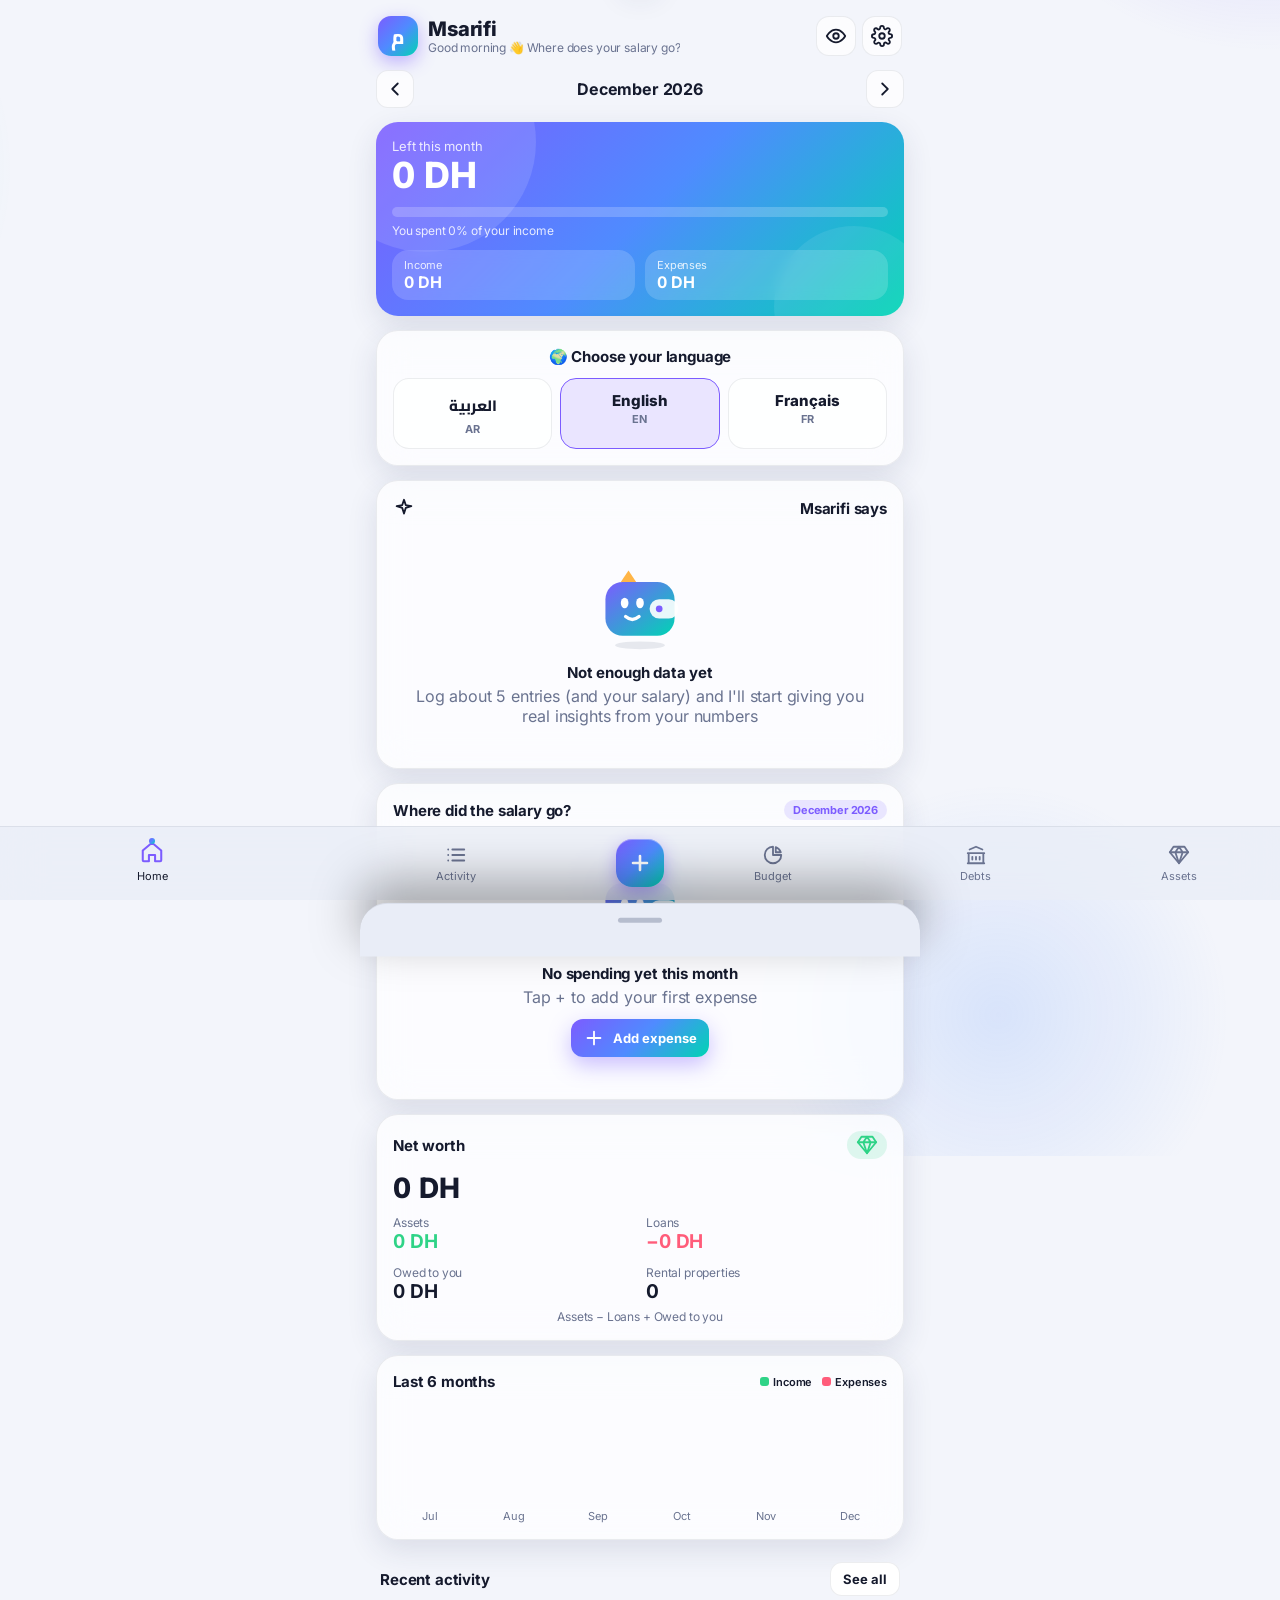
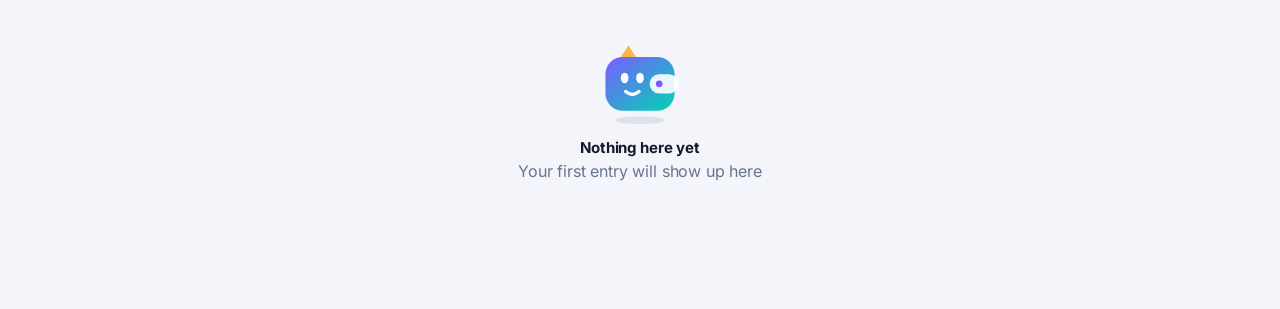
==== commit 02f67749: "v9: language and theme moved from header to Settings" ====
--- a/index.html
+++ b/index.html
@@ -22,9 +22,7 @@
   <header class="top">
     <div class="brand"><div class="logo">م</div><div><h1>مصاريفي</h1><small id="hello">فين كيمشي الصالير؟</small></div></div>
     <div class="row">
-      <button class="icon-btn press lang-btn" id="langBtn" aria-label="Language">AR</button>
       <button class="icon-btn press" id="privBtn" aria-label="خبي الأرقام" aria-pressed="false"></button>
-      <button class="icon-btn press" id="themeBtn" aria-label="Thème"></button>
       <button class="icon-btn press" id="settingsBtn" aria-label="Paramètres"></button>
     </div>
   </header>
--- a/styles.css
+++ b/styles.css
@@ -27,7 +27,7 @@
 svg.i{width:22px;height:22px;stroke:currentColor;fill:none;stroke-width:2;stroke-linecap:round;stroke-linejoin:round;flex:none}
 
 /* layout */
-#app{max-width:560px;margin:0 auto;min-height:100%;padding:calc(env(safe-area-inset-top) + 10px) 16px calc(var(--nav-h) + 90px + env(safe-area-inset-bottom))}
+#app{max-width:560px;margin:0 auto;min-height:100%;padding:calc(env(safe-area-inset-top) + 10px) 16px calc(var(--nav-h) + 28px + env(safe-area-inset-bottom))}
 header.top{display:flex;align-items:center;justify-content:space-between;padding:6px 2px 14px}
 .brand{display:flex;align-items:center;gap:10px}
 .logo{width:40px;height:40px;border-radius:13px;background:var(--grad);display:grid;place-items:center;box-shadow:0 6px 18px rgba(124,92,255,.45);color:#fff;font-weight:800;font-size:20px}
@@ -85,17 +85,18 @@
 @keyframes bounce{0%{transform:scale(1)}40%{transform:scale(.85)}70%{transform:scale(1.08)}100%{transform:scale(1)}}
 
 /* FAB */
-.fab{position:fixed;z-index:30;left:50%;bottom:calc(var(--nav-h) - 26px + env(safe-area-inset-bottom));transform:translateX(-50%);width:64px;height:64px;border-radius:22px;border:none;background:var(--grad);color:#fff;box-shadow:0 12px 30px rgba(124,92,255,.55),inset 0 1px 0 rgba(255,255,255,.35);cursor:pointer;display:grid;place-items:center;transition:transform .25s var(--spring)}
-.fab svg.i{width:30px;height:30px;stroke-width:2.6;transition:transform .35s var(--spring)}
-.fab:active{transform:translateX(-50%) scale(.9)}
+.fab{position:fixed;z-index:30;left:calc(50% - 24px);bottom:calc((var(--nav-h) - 48px) / 2 + env(safe-area-inset-bottom));width:48px;height:48px;border-radius:16px;border:none;background:var(--grad);color:#fff;box-shadow:0 6px 16px rgba(124,92,255,.45),inset 0 1px 0 rgba(255,255,255,.35);cursor:pointer;display:grid;place-items:center;transition:transform .25s var(--spring)}
+.fab svg.i{width:24px;height:24px;stroke-width:2.6;transition:transform .35s var(--spring)}
+.fab:active{transform:scale(.9)}
 .fab.open svg.i{transform:rotate(135deg)}
 .fab::after{content:"";position:absolute;inset:0;border-radius:inherit;box-shadow:0 0 0 0 rgba(124,92,255,.6);animation:pulse 2.6s infinite}
-@keyframes pulse{70%{box-shadow:0 0 0 16px rgba(124,92,255,0)}100%{box-shadow:0 0 0 0 rgba(124,92,255,0)}}
+@keyframes pulse{70%{box-shadow:0 0 0 9px rgba(124,92,255,0)}100%{box-shadow:0 0 0 0 rgba(124,92,255,0)}}
 
 /* bottom nav */
-nav.tabs{position:fixed;z-index:20;bottom:0;left:0;right:0;height:calc(var(--nav-h) + env(safe-area-inset-bottom));padding-bottom:env(safe-area-inset-bottom);display:flex;justify-content:space-around;align-items:center;background:color-mix(in srgb,var(--bg2) 78%,transparent);backdrop-filter:blur(22px) saturate(160%);-webkit-backdrop-filter:blur(22px) saturate(160%);border-top:1px solid var(--border)}
-nav.tabs button{flex:1;background:none;border:none;display:flex;flex-direction:column;align-items:center;gap:3px;font-size:11px;color:var(--muted);cursor:pointer;padding:8px 0;position:relative;transition:color .25s}
+nav.tabs{position:fixed;z-index:20;bottom:0;left:0;right:0;height:calc(var(--nav-h) + env(safe-area-inset-bottom));padding-bottom:env(safe-area-inset-bottom);display:grid;grid-template-columns:repeat(2,calc((100% - 64px) / 4)) 64px repeat(3,calc((100% - 64px) / 6));align-items:center;background:color-mix(in srgb,var(--bg2) 78%,transparent);backdrop-filter:blur(22px) saturate(160%);-webkit-backdrop-filter:blur(22px) saturate(160%);border-top:1px solid var(--border)}
+nav.tabs button{min-width:0;background:none;border:none;display:flex;flex-direction:column;align-items:center;gap:3px;font-size:11px;color:var(--muted);cursor:pointer;padding:8px 0;position:relative;transition:color .25s}
 nav.tabs button.gap{pointer-events:none;visibility:hidden}
+nav.tabs button span{max-width:100%;overflow:hidden;text-overflow:ellipsis;white-space:nowrap;padding:0 2px}
 nav.tabs button svg.i{transition:transform .35s var(--spring)}
 nav.tabs button.on{color:var(--text)}
 nav.tabs button.on svg.i{transform:translateY(-3px) scale(1.12);color:var(--primary)}
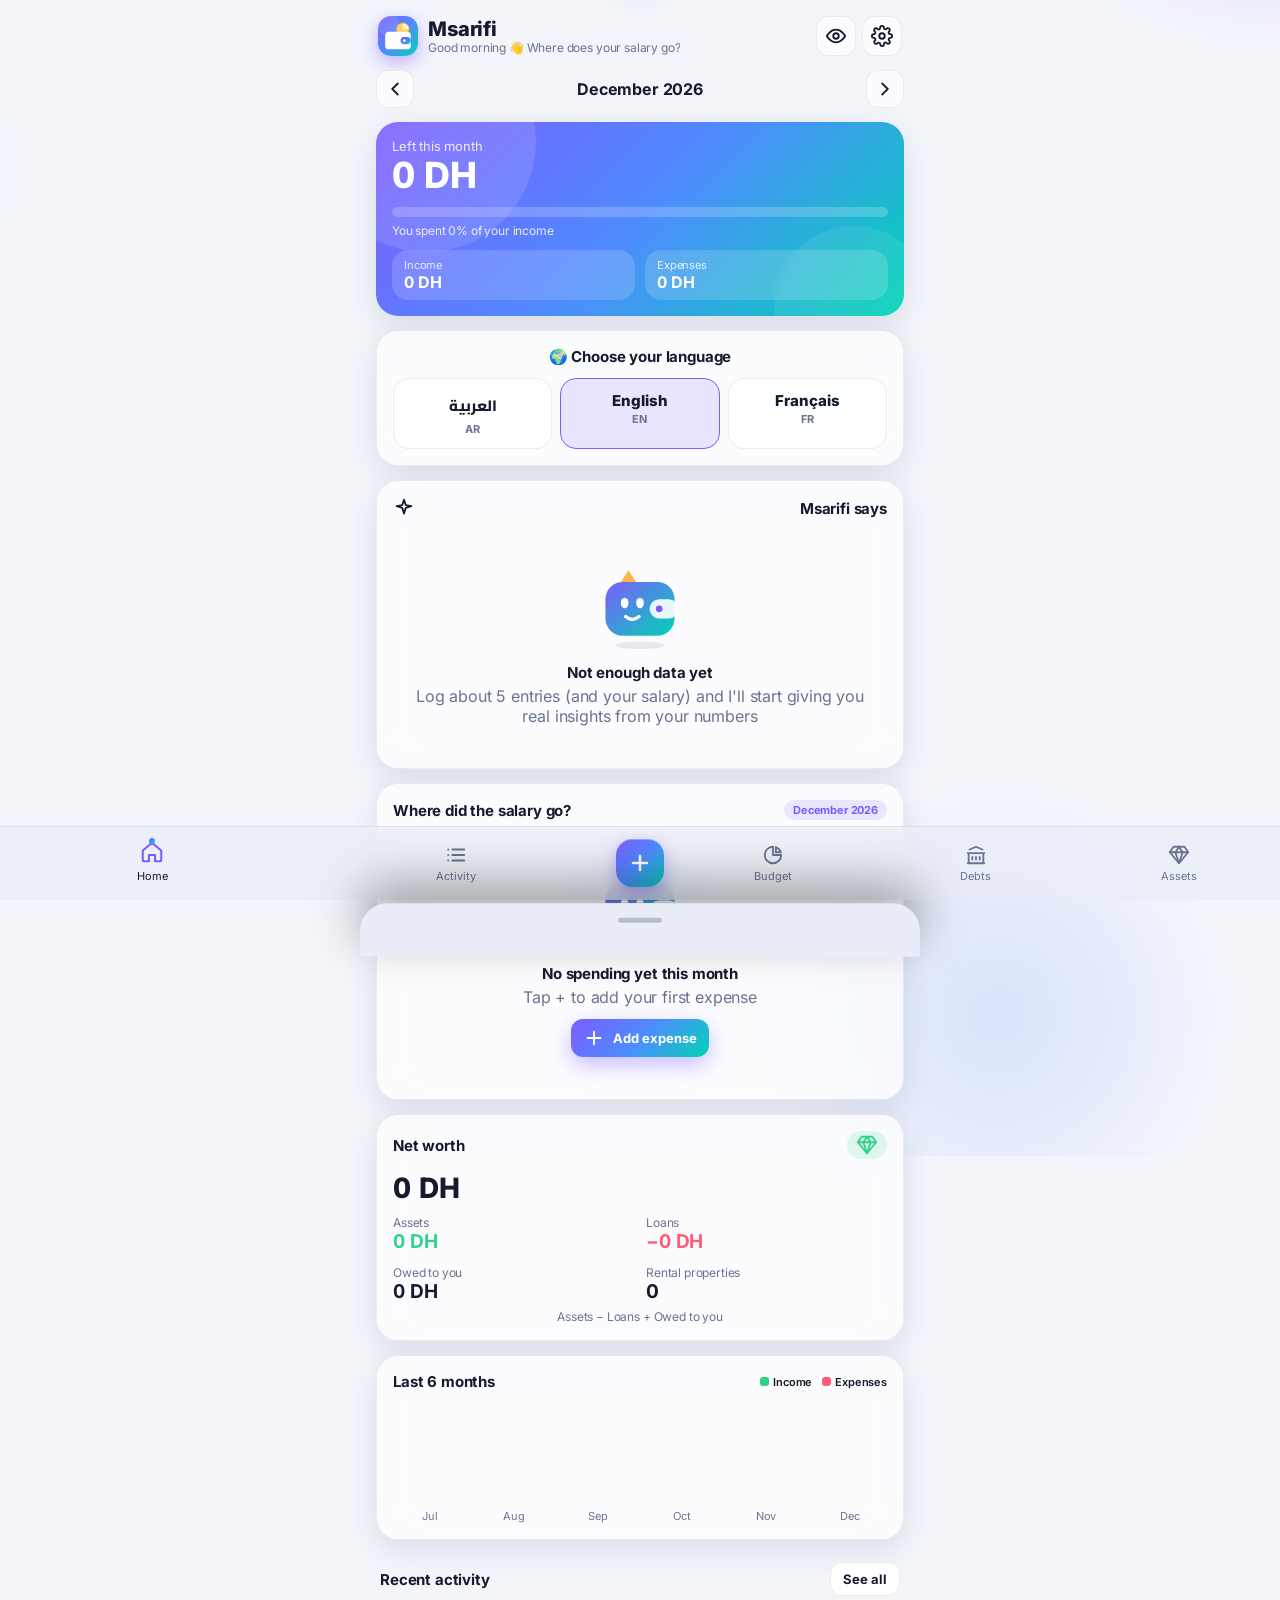
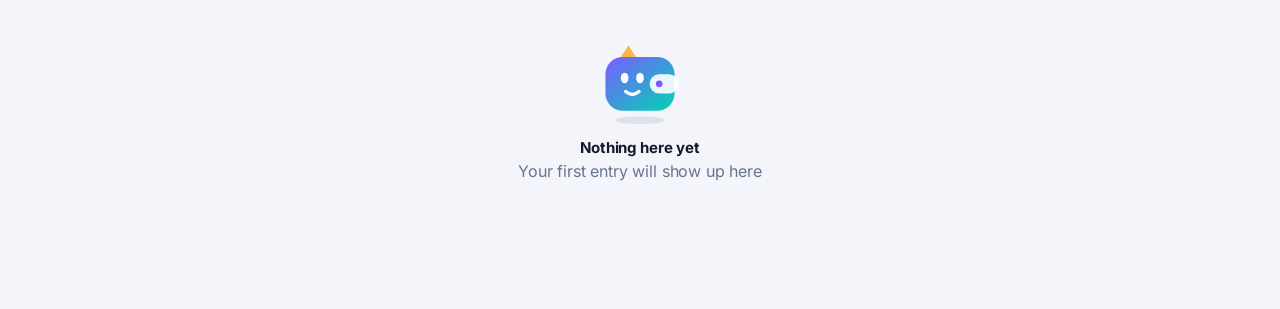
==== commit 3af589cb: "v10: Modern Standard Arabic UI, new wallet logo and icons" ====
--- a/index.html
+++ b/index.html
@@ -4,14 +4,15 @@
 <meta charset="utf-8">
 <meta name="viewport" content="width=device-width,initial-scale=1,viewport-fit=cover">
 <title>مصاريفي · Msarifi</title>
-<meta name="description" content="مصاريفي: تسيير الفلوس ديالك بالدارجة. Dépenses, budget, crédits, créances, actifs, location.">
+<meta name="description" content="مصاريفي: تطبيق لإدارة المصاريف الشخصية والميزانية · Expense & budget tracker · Suivi des dépenses et du budget.">
 <meta name="theme-color" content="#0b0f1a" id="themeColor">
 <meta name="apple-mobile-web-app-capable" content="yes">
 <meta name="mobile-web-app-capable" content="yes">
 <meta name="apple-mobile-web-app-status-bar-style" content="black-translucent">
 <meta name="apple-mobile-web-app-title" content="مصاريفي">
 <link rel="manifest" href="manifest.json">
-<link rel="icon" href="icons/icon-192.png">
+<link rel="icon" href="icons/favicon-32.png" sizes="32x32">
+<link rel="icon" href="icons/logo.svg" type="image/svg+xml">
 <link rel="apple-touch-icon" href="icons/apple-touch-icon.png">
 <link rel="preload" href="fonts/cairo-arabic.woff2" as="font" type="font/woff2" crossorigin>
 <link rel="stylesheet" href="styles.css">
@@ -20,9 +21,9 @@
 <body>
 <div id="app">
   <header class="top">
-    <div class="brand"><div class="logo">م</div><div><h1>مصاريفي</h1><small id="hello">فين كيمشي الصالير؟</small></div></div>
+    <div class="brand"><img class="logo" src="icons/logo.svg" alt=""><div><h1>مصاريفي</h1><small id="hello">أين يذهب راتبك؟</small></div></div>
     <div class="row">
-      <button class="icon-btn press" id="privBtn" aria-label="خبي الأرقام" aria-pressed="false"></button>
+      <button class="icon-btn press" id="privBtn" aria-label="إخفاء المبالغ" aria-pressed="false"></button>
       <button class="icon-btn press" id="settingsBtn" aria-label="Paramètres"></button>
     </div>
   </header>
@@ -34,7 +35,7 @@
     <section class="view" id="v-wealth"></section>
   </main>
 </div>
-<button class="fab" id="fab" aria-label="زيد مصروف"></button>
+<button class="fab" id="fab" aria-label="أضف مصروفًا"></button>
 <nav class="tabs" id="tabs"></nav>
 <div class="backdrop" id="backdrop"></div>
 <div class="sheet" id="sheet" role="dialog" aria-modal="true"><div class="grab"></div><div id="sheetBody"></div></div>
--- a/styles.css
+++ b/styles.css
@@ -304,3 +304,4 @@
 .card.welcome h2{justify-content:center}
 .logo{font-family:Cairo,system-ui,sans-serif}
 .sheet .card h2{justify-content:flex-start}
+.logo{display:block;background:none;object-fit:contain;padding:0}
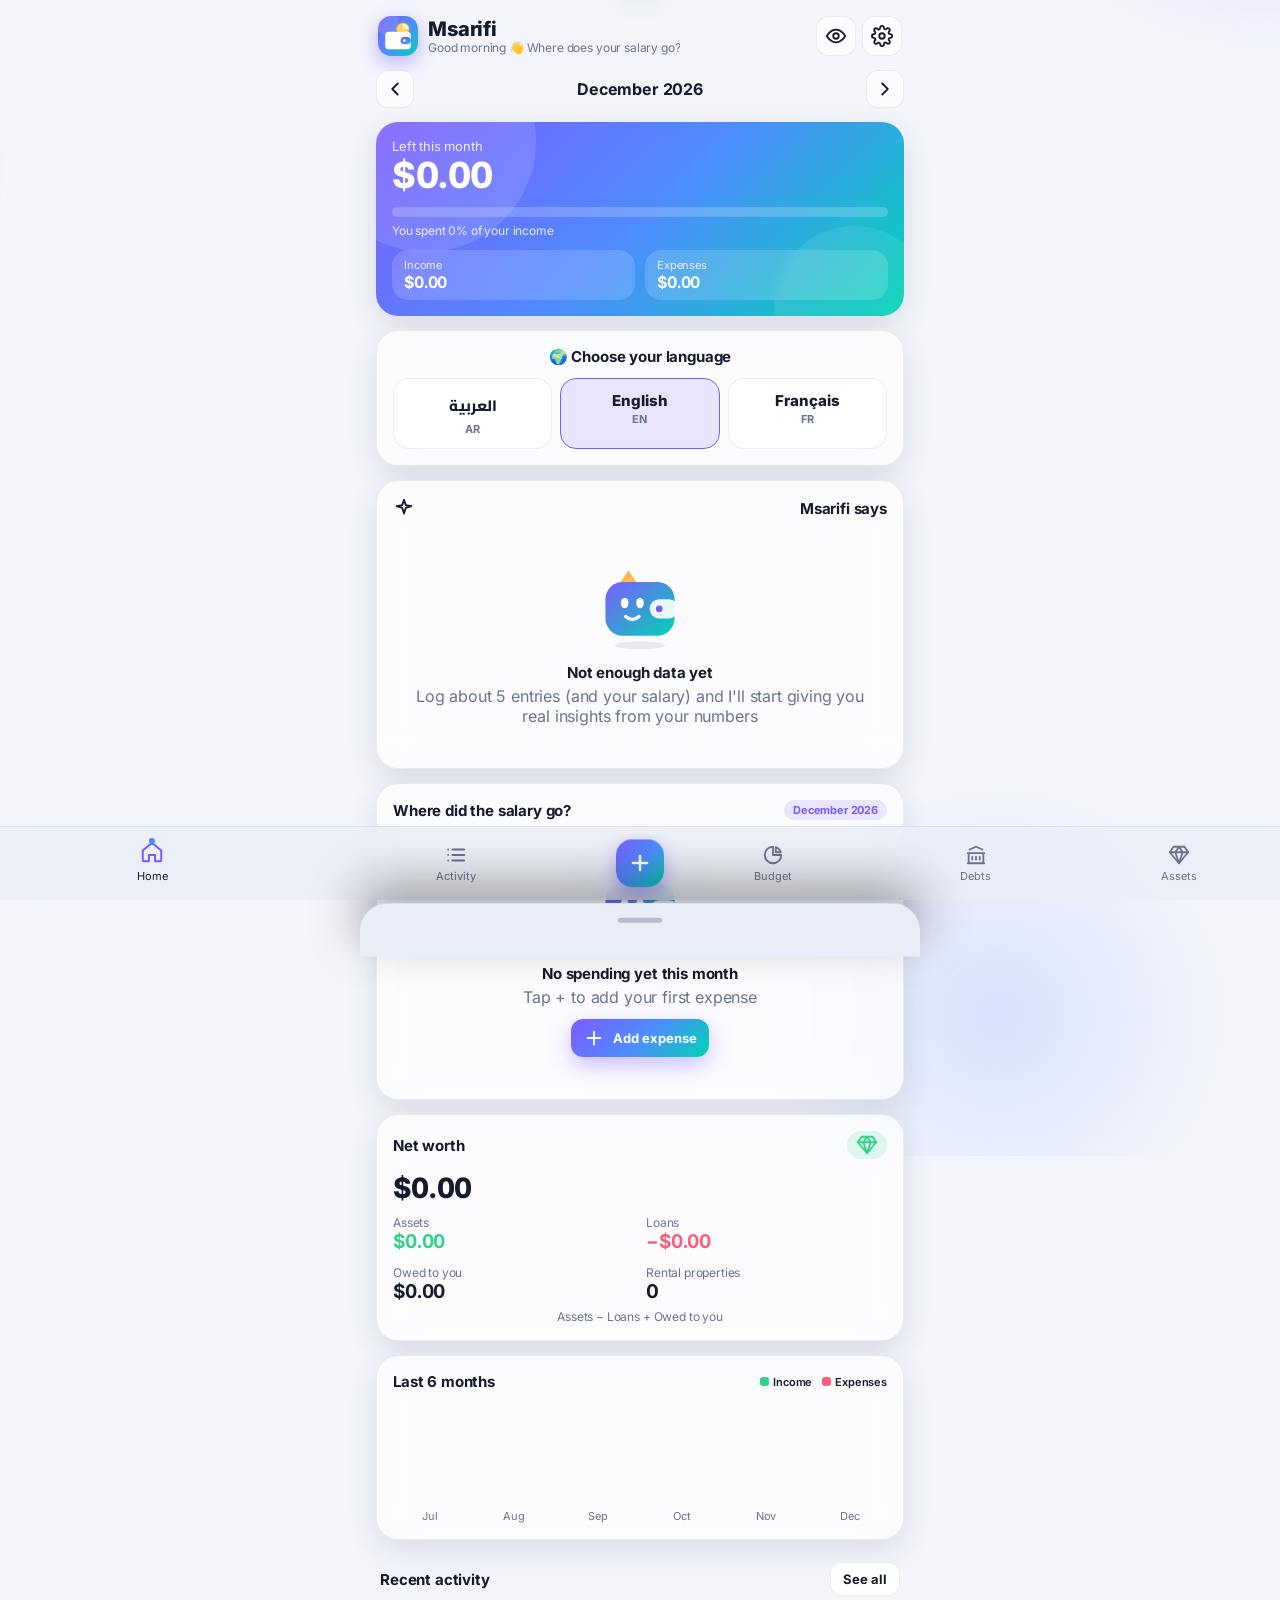
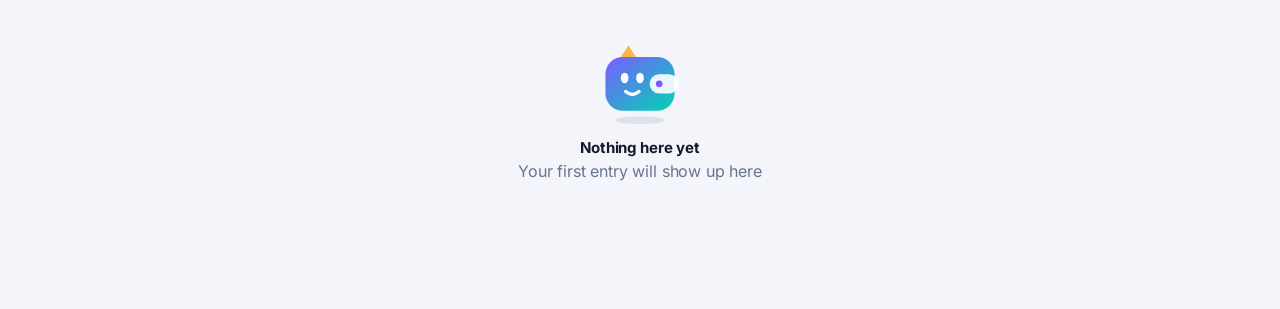
==== commit a4b4712d: "Add a world currency picker and remove the in-app version and site URL Settings now lets users choos" ====
--- a/index.html
+++ b/index.html
@@ -3,13 +3,13 @@
 <head>
 <meta charset="utf-8">
 <meta name="viewport" content="width=device-width,initial-scale=1,viewport-fit=cover">
-<title>مصاريفي · Msarifi</title>
-<meta name="description" content="مصاريفي: تطبيق لإدارة المصاريف الشخصية والميزانية · Expense & budget tracker · Suivi des dépenses et du budget.">
+<title>Msarifi</title>
+<meta name="description" content="Msarifi: تطبيق لإدارة المصاريف الشخصية والميزانية · Expense & budget tracker · Suivi des dépenses et du budget.">
 <meta name="theme-color" content="#0b0f1a" id="themeColor">
 <meta name="apple-mobile-web-app-capable" content="yes">
 <meta name="mobile-web-app-capable" content="yes">
 <meta name="apple-mobile-web-app-status-bar-style" content="black-translucent">
-<meta name="apple-mobile-web-app-title" content="مصاريفي">
+<meta name="apple-mobile-web-app-title" content="Msarifi">
 <link rel="manifest" href="manifest.json">
 <link rel="icon" href="icons/favicon-32.png" sizes="32x32">
 <link rel="icon" href="icons/logo.svg" type="image/svg+xml">
@@ -21,7 +21,7 @@
 <body>
 <div id="app">
   <header class="top">
-    <div class="brand"><img class="logo" src="icons/logo.svg" alt=""><div><h1>مصاريفي</h1><small id="hello">أين يذهب راتبك؟</small></div></div>
+    <div class="brand"><img class="logo" src="icons/logo.svg" alt=""><div><h1>Msarifi</h1><small id="hello">أين يذهب راتبك؟</small></div></div>
     <div class="row">
       <button class="icon-btn press" id="privBtn" aria-label="إخفاء المبالغ" aria-pressed="false"></button>
       <button class="icon-btn press" id="settingsBtn" aria-label="Paramètres"></button>
--- a/styles.css
+++ b/styles.css
@@ -305,3 +305,12 @@
 .logo{font-family:Cairo,system-ui,sans-serif}
 .sheet .card h2{justify-content:flex-start}
 .logo{display:block;background:none;object-fit:contain;padding:0}
+
+.cur-list{max-height:240px;overflow:auto;margin-top:8px;display:flex;flex-direction:column;gap:4px;-webkit-overflow-scrolling:touch}
+.cur-item{display:flex;align-items:center;gap:10px;padding:10px 12px;border-radius:14px;border:1px solid var(--border);background:transparent;text-align:start;cursor:pointer;width:100%;color:inherit;font:inherit}
+.cur-item.on{border-color:var(--primary);background:color-mix(in srgb,var(--primary) 16%,var(--card))}
+.cur-item:active{transform:scale(.98)}
+.cur-sym{min-width:42px;font-weight:800;text-align:center;direction:ltr;unicode-bidi:isolate}
+.cur-meta{display:flex;flex-direction:column;align-items:flex-start;gap:1px}
+.cur-meta b{font-family:Inter,system-ui,sans-serif;letter-spacing:.02em}
+.cur-meta small{color:var(--muted);font-size:12px;font-weight:600}
